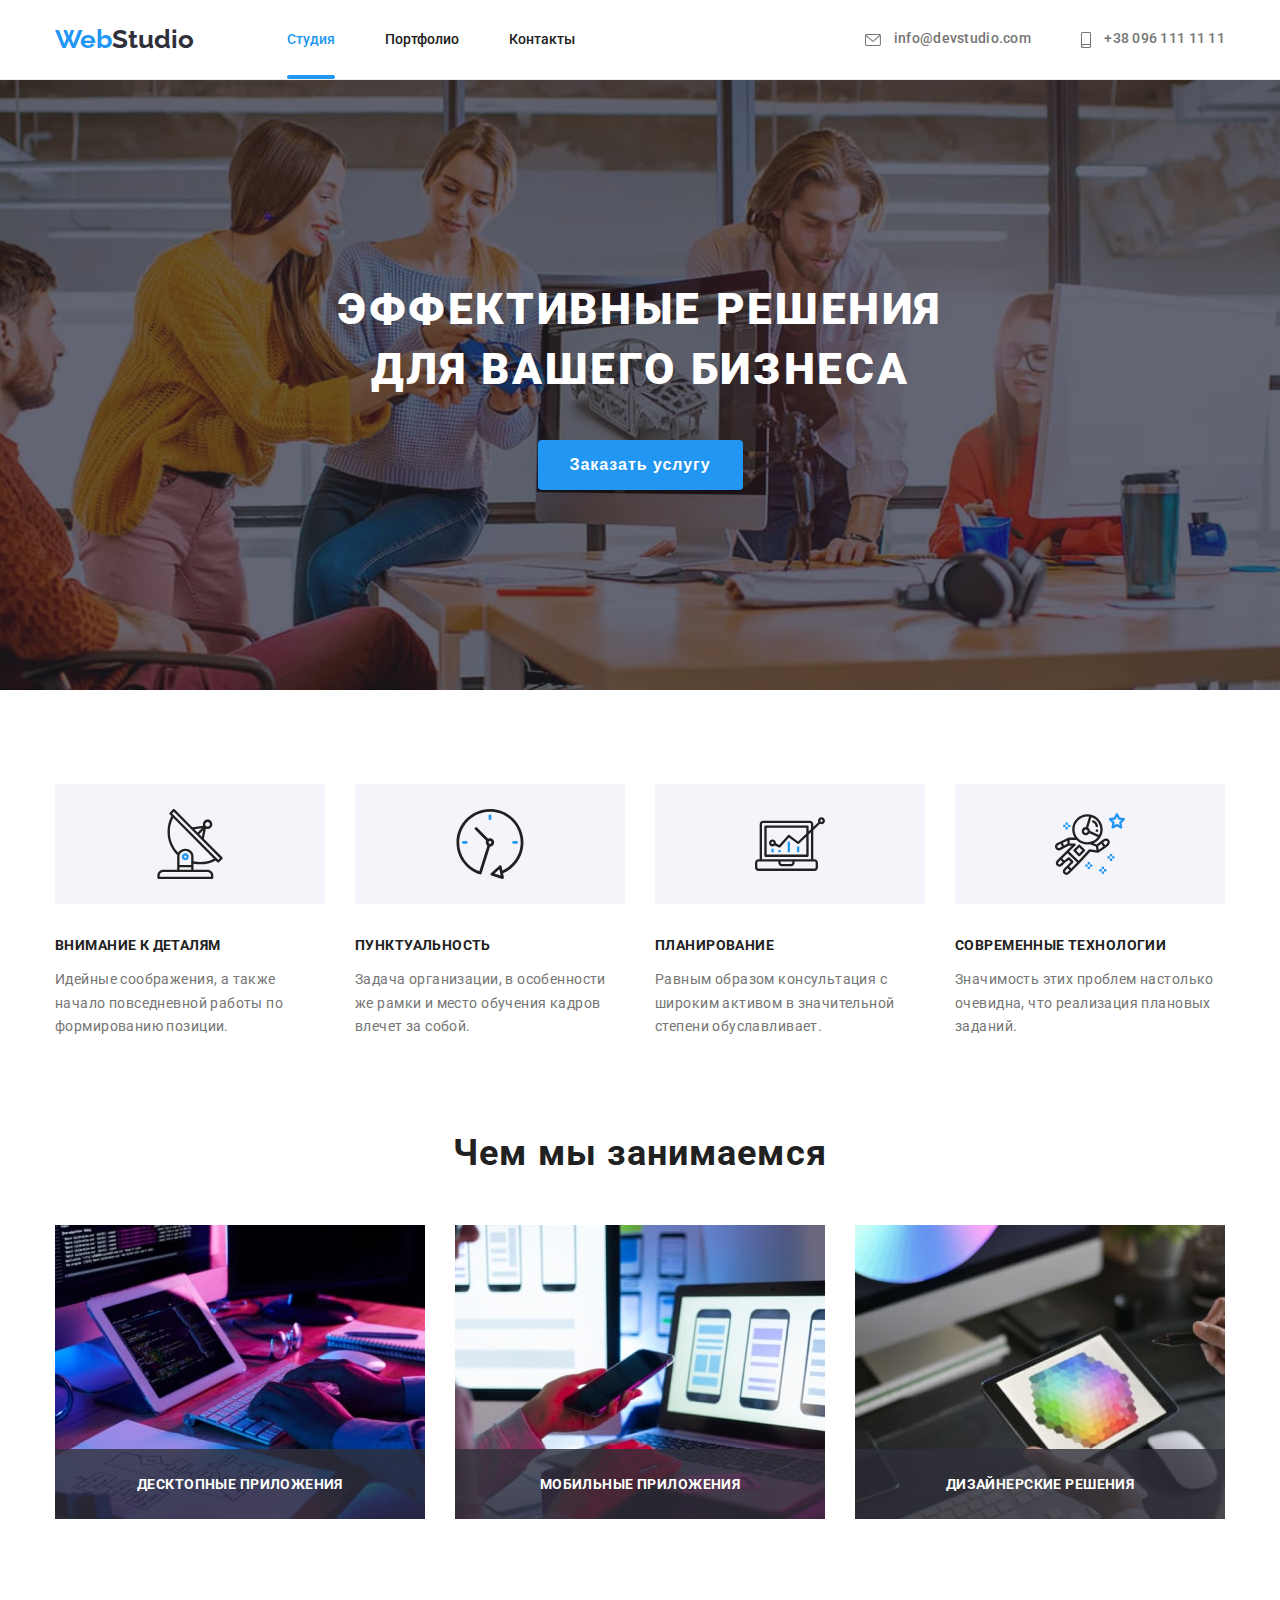
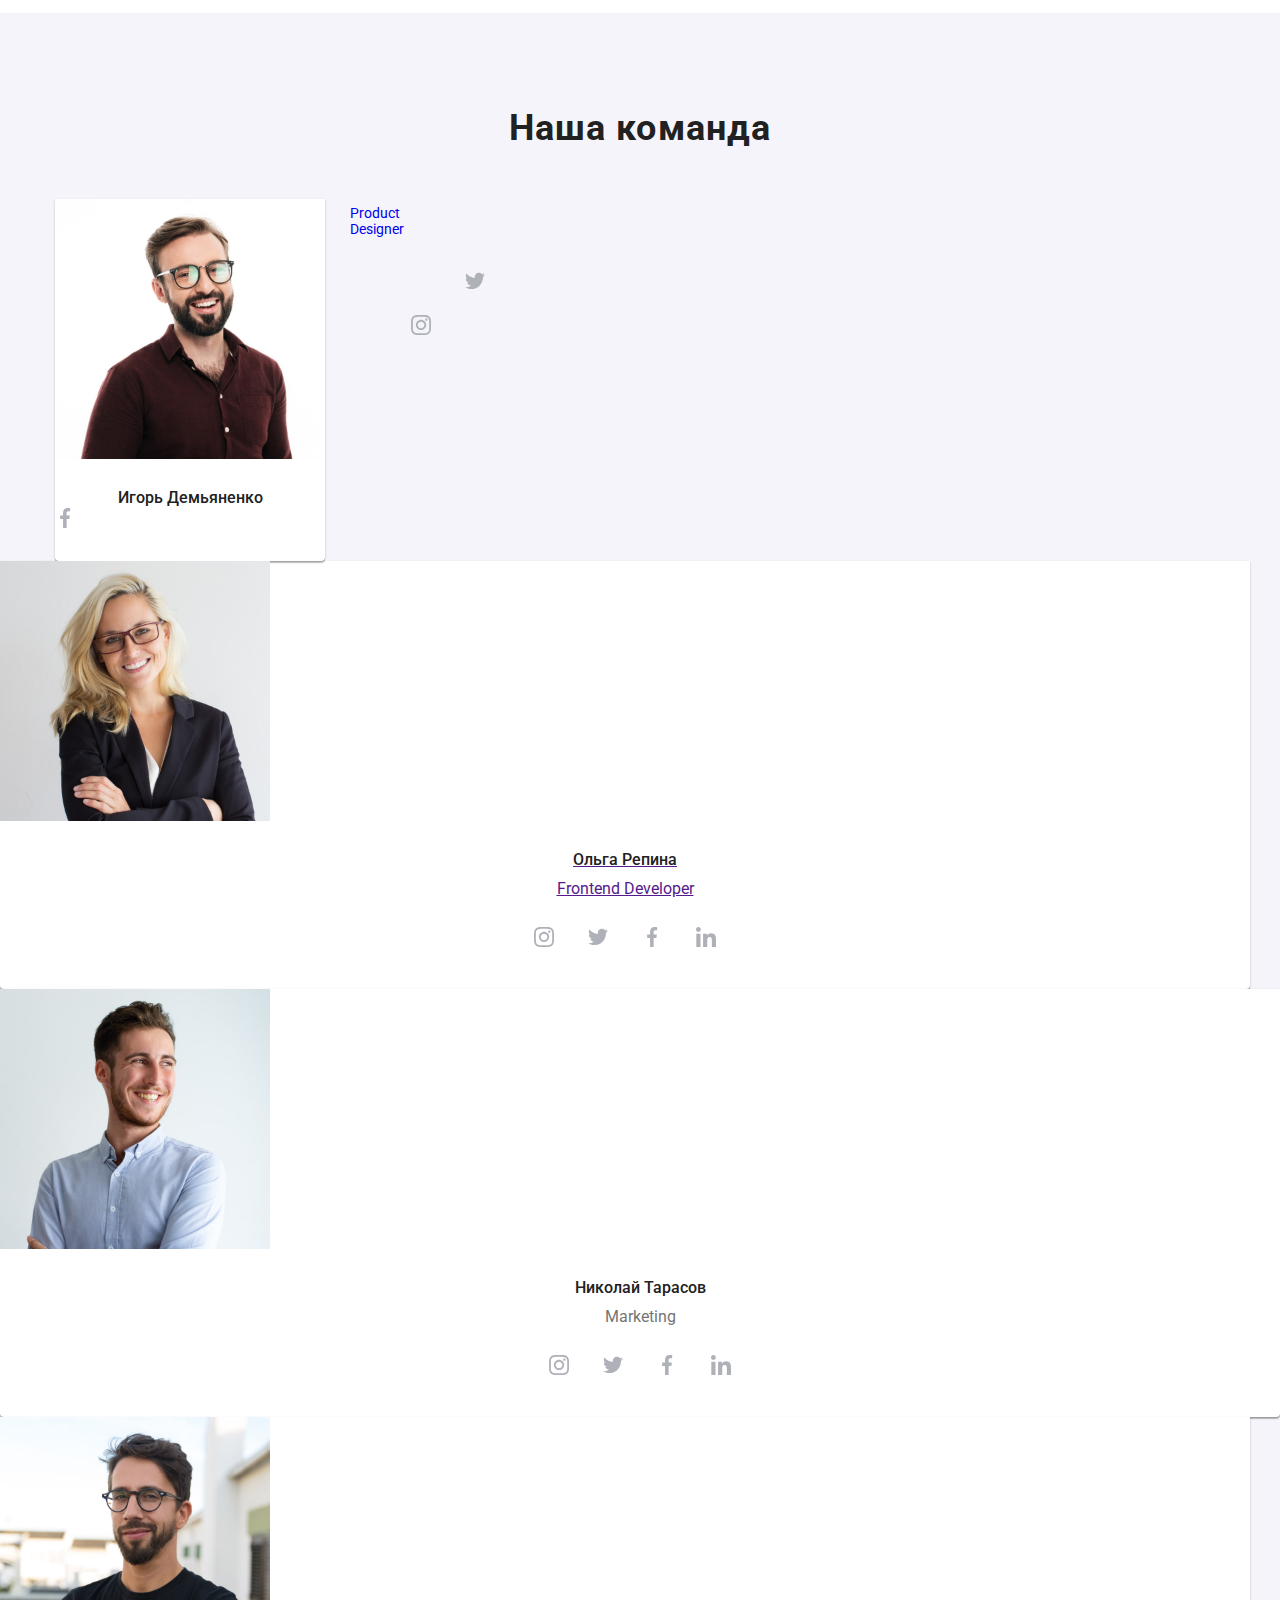
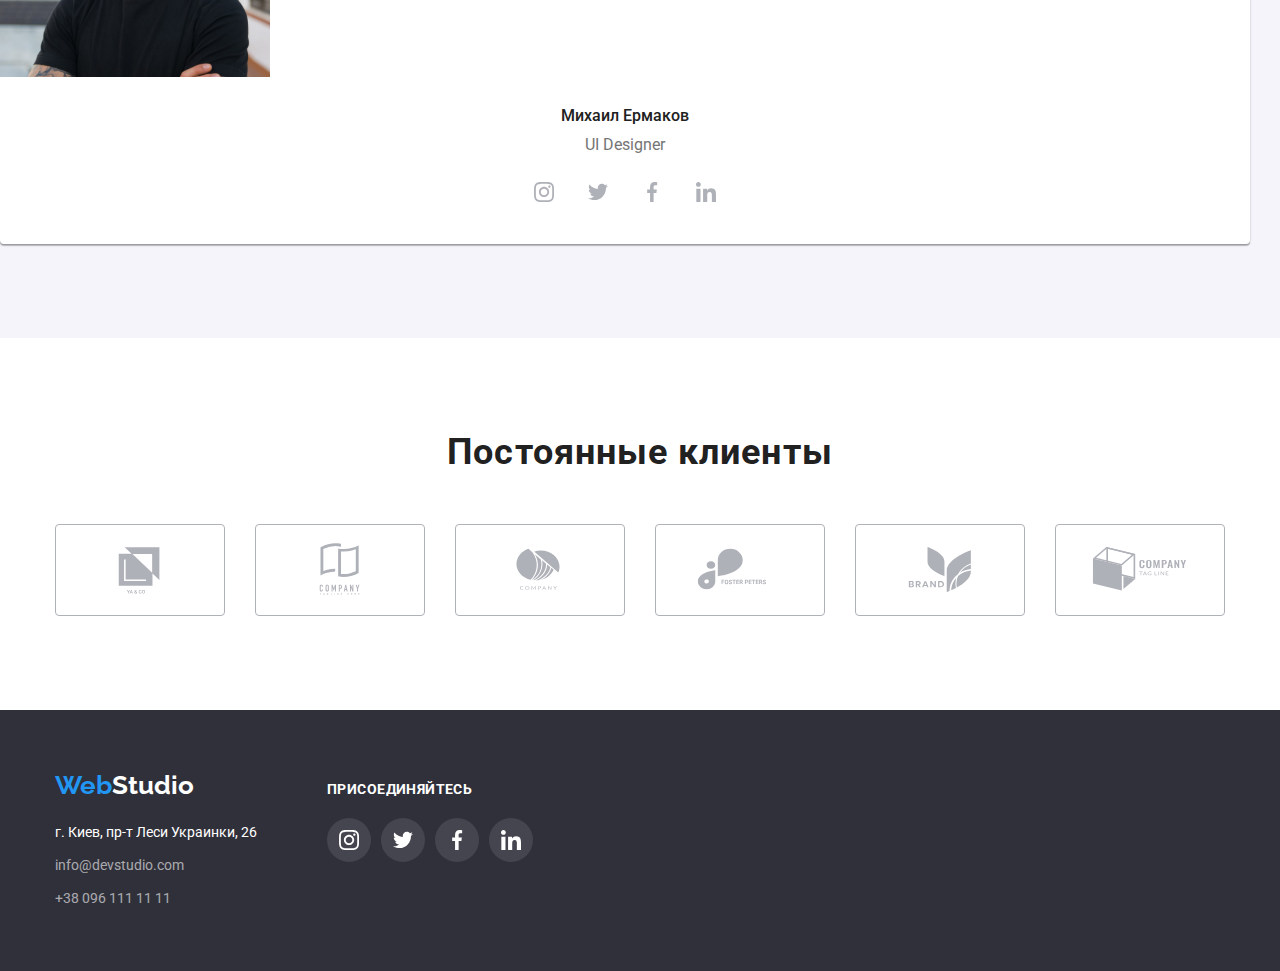
==== index.html @ ae6fab85 "first" ====
<!DOCTYPE html>
<html lang="ru">
	<head>
		<meta charset="UTF-8" />
		<meta http-equiv="X-UA-Compatible" content="IE=edge" />
		<meta name="viewport" content="width=device-width, initial-scale=1.0" />
		<link rel="preconnect" href="https://fonts.googleapis.com" />
		<link rel="preconnect" href="https://fonts.gstatic.com" crossorigin />
		<link
			href="https://fonts.googleapis.com/css2?family=Montserrat:wght@400;700&family=Oleo+Script&family=Raleway:wght@700&family=Roboto:wght@400;500;700;900&display=swap"
			rel="stylesheet"
		/>
		<title>WebStudio</title>
		<link
			rel="stylesheet"
			href="https://cdnjs.cloudflare.com/ajax/libs/modern-normalize/1.1.0/modern-normalize.min.css"
			integrity="sha512-wpPYUAdjBVSE4KJnH1VR1HeZfpl1ub8YT/NKx4PuQ5NmX2tKuGu6U/JRp5y+Y8XG2tV+wKQpNHVUX03MfMFn9Q=="
			crossorigin="anonymous"
			referrerpolicy="no-referrer"
		/>
		<link rel="stylesheet" href="./css/styles.css" />
	</head>
	<body>
		<header class="page-header">
			<div class="container header">
				<nav class="nav">
					<a href="/" class="logo link">
						<span class="logo-web"> Web</span>Studio
					</a>
					<ul class="nav-list">
						<li class="nav-item">
							<a href="./index.html" class="link active">Студия</a>
						</li>
						<li class="nav-item">
							<a href="./portfolio.html" class="link">Портфолио</a>
						</li>
						<li class="nav-item"><a href="" class="link">Контакты</a></li>
					</ul>
				</nav>
				<ul class="contacts">
					<li class="contact-item">
						<a href="mailto:info@devstudio.com" class="link mail">
							<svg class="mail-svg" width="16" height="12">
								<use href="./images/icons.svg#icon-envelope"></use>
							</svg>
							info@devstudio.com
						</a>
					</li>
					<li class="contact-item">
						<a href="tel:+380961111111" class="link phone">
							<svg class="phone-svg" width="10" height="16">
								<use href="./images/icons.svg#icon-smartphone"></use>
							</svg>
							+38 096 111 11 11</a
						>
					</li>
				</ul>
			</div>
		</header>
		<main class="page-body">
			<!-- Section 1 -->
			<section class="hero">
				<div class="container">
					<h1 class="hero-header">
						Эффективные решения <br />для вашего бизнеса
					</h1>
					<button data-modal-open class="hero-btn" type="button">
						Заказать услугу
					</button>
				</div>
			</section>
			<!-- Section 2 -->
			<section class="benefits section">
				<div class="container">
					<h2 class="visually-hidden">Нашы преимущества</h2>
					<ul class="benefits-list">
						<li class="benefits-item">
							<div class="benefits-img">
								<svg class="benefits-svg" width="70" height="70">
									<use href="./images/icons.svg#icon-antenna"></use>
								</svg>
							</div>
							<h3 class="benefits-header">Внимание к деталям</h3>
							<p class="benefits-text">
								Идейные соображения, а также начало повседневной работы по
								формированию позиции.
							</p>
						</li>
						<li class="benefits-item">
							<div class="benefits-img">
								<svg class="benefits-svg" width="70" height="70">
									<use href="./images/icons.svg#icon-clock"></use>
								</svg>
							</div>
							<h3 class="benefits-header">Пунктуальность</h3>
							<p class="benefits-text">
								Задача организации, в особенности же рамки и место обучения
								кадров влечет за собой.
							</p>
						</li>
						<li class="benefits-item">
							<div class="benefits-img">
								<svg class="benefits-svg" width="70" height="70">
									<use href="./images/icons.svg#icon-diagram"></use>
								</svg>
							</div>
							<h3 class="benefits-header">Планирование</h3>
							<p class="benefits-text">
								Равным образом консультация с широким активом в значительной
								степени обуславливает.
							</p>
						</li>
						<li class="benefits-item">
							<div class="benefits-img">
								<svg class="benefits-svg" width="70" height="70">
									<use href="./images/icons.svg#icon-astronaut"></use>
								</svg>
							</div>
							<h3 class="benefits-header">Современные технологии</h3>
							<p class="benefits-text">
								Значимость этих проблем настолько очевидна, что реализация
								плановых заданий.
							</p>
						</li>
					</ul>
				</div>
			</section>
			<section class="we-do section">
				<div class="container">
					<h2 class="we-do-header">Чем мы занимаемся</h2>
					<ul class="we-do-list">
						<li class="we-do-item">
							<img
								src="./images/gallery/image-1.jpg"
								alt="working process"
								width="370"
								height="294"
							/>
							<p class="we-do-text">Десктопные приложения</p>
						</li>
						<li class="we-do-item">
							<img
								src="./images/gallery/image-2.jpg"
								alt="working process"
								width="370"
								height="294"
							/>
							<p class="we-do-text">Мобильные приложения</p>
						</li>
						<li class="we-do-item">
							<img
								src="./images/gallery/image-3.jpg"
								alt="working process"
								width="370"
								height="294"
							/>
							<p class="we-do-text">Дизайнерские решения</p>
						</li>
					</ul>
				</div>
			</section>
			<!-- Section 3 -->
			<section class="team section">
				<div class="container">
					<h2 class="team-header">Наша команда</h2>
					<ul class="team-list">
						<li class="team-unit">
							<img
								src="./images/team/product-designer.jpg"
								alt="Игорь Демьяненко"
								width="270"
								height="260"
							/>
							<div class="team-description">
								<h3 class="team-person">Игорь Демьяненко</h3>
								<p class="	target="_blank"
											rel="noopener no-referrer"
											class="team-socials-link link"
										>
											<svg class="team-socials-svg" width="20" height="20">
												<use href="./images/icons.svg#icon-facebook"></use>
											</svg>
										</a>
									</li>
									<li class="team-socials-item">
										<a
											href=" "
											aria-label="linkedin link"
											target="_blank"
											rel="noopener no-referrer"
											class="team-socials-link link"
										>
											<svg class="team-socials-svg" width="20" height="20">
												<use href="./images/icons.svg#icon-linkedin"></use>
											</svg>
										</team-position">Product Designer</p>
								<ul class="team-socials">
									<li class="team-socials-item">
										<a
											href=""
											aria-label="instagram link"
											target="_blank"
											rel="noopener no-referrer"
											class="team-socials-link link"
										>
											<svg class="team-socials-svg" width="20" height="20">
												<use href="./images/icons.svg#icon-instagram"></use>
											</svg>
										</a>
									</li>
									<li class="team-socials-item">
										<a
											href=" "
											aria-label="twitter link"
											target="_blank"
											rel="noopener no-referrer"
											class="team-socials-link link"
										>
											<svg class="team-socials-svg" width="20" height="20">
												<use href="./images/icons.svg#icon-twitter"></use>
											</svg>
										</a>
									</li>
									<li class="team-socials-item">
										<a
											href=""
											aria-label="facebook link"
										a>
									</li>
								</ul>
							</div>
						</li>
						<li class="team-unit">
							<img
								src="./images/team/frontend-dvp.jpg"
								alt="Ольга Репина"
								width="270"
								height="260"
							/>
							<div class="team-description">
								<h3 class="team-person">Ольга Репина</h3>
								<p class="team-position">Frontend Developer</p>
								<ul class="team-socials">
									<li class="team-socials-item">
										<a
											href=""
											aria-label="instagram link"
											target="_blank"
											rel="noopener no-referrer"
											class="team-socials-link link"
										>
											<svg class="team-socials-svg" width="20" height="20">
												<use href="./images/icons.svg#icon-instagram"></use>
											</svg>
										</a>
									</li>
									<li class="team-socials-item">
										<a
											href=" "
											aria-label="twitter link"
											target="_blank"
											rel="noopener no-referrer"
											class="team-socials-link link"
										>
											<svg class="team-socials-svg" width="20" height="20">
												<use href="./images/icons.svg#icon-twitter"></use>
											</svg>
										</a>
									</li>
									<li class="team-socials-item">
										<a
											href=""
											aria-label="facebook link"
											target="_blank"
											rel="noopener no-referrer"
											class="team-socials-link link"
										>
											<svg class="team-socials-svg" width="20" height="20">
												<use href="./images/icons.svg#icon-facebook"></use>
											</svg>
										</a>
									</li>
									<li class="team-socials-item">
										<a
											href=" "
											aria-label="linkedin link"
											target="_blank"
											rel="noopener no-referrer"
											class="team-socials-link link"
										>
											<svg class="team-socials-svg" width="20" height="20">
												<use href="./images/icons.svg#icon-linkedin"></use>
											</svg>
										</a>
									</li>
								</ul>
							</div>
						</li>
						<li class="team-unit">
							<img
								src="./images/team/marketing.jpg"
								alt="Николай Тарасов"
								width="270"
								height="260"
							/>
							<div class="team-description">
								<h3 class="team-person">Николай Тарасов</h3>
								<p class="team-position">Marketing</p>
								<ul class="team-socials">
									<li class="team-socials-item">
										<a
											href=""
											aria-label="instagram link"
											target="_blank"
											rel="noopener no-referrer"
											class="team-socials-link link"
										>
											<svg class="team-socials-svg" width="20" height="20">
												<use href="./images/icons.svg#icon-instagram"></use>
											</svg>
										</a>
									</li>
									<li class="team-socials-item">
										<a
											href=" "
											aria-label="twitter link"
											target="_blank"
											rel="noopener no-referrer"
											class="team-socials-link link"
										>
											<svg class="team-socials-svg" width="20" height="20">
												<use href="./images/icons.svg#icon-twitter"></use>
											</svg>
										</a>
									</li>
									<li class="team-socials-item">
										<a
											href=""
											aria-label="facebook link"
											target="_blank"
											rel="noopener no-referrer"
											class="team-socials-link link"
										>
											<svg class="team-socials-svg" width="20" height="20">
												<use href="./images/icons.svg#icon-facebook"></use>
											</svg>
										</a>
									</li>
									<li class="team-socials-item">
										<a
											href=" "
											aria-label="linkedin link"
											target="_blank"
											rel="noopener no-referrer"
											class="team-socials-link link"
										>
											<svg class="team-socials-svg" width="20" height="20">
												<use href="./images/icons.svg#icon-linkedin"></use>
											</svg>
										</a>
									</li>
								</ul>
							</div>
						</li>
						<li class="team-unit">
							<img
								src="./images/team/UI-designer.jpg"
								alt="Михаил Ермаков"
								width="270"
								height="260"
							/>
							<div class="team-description">
								<h3 class="team-person">Михаил Ермаков</h3>
								<p class="team-position">UI Designer</p>
								<ul class="team-socials">
									<li class="team-socials-item">
										<a
											href=""
											aria-label="instagram link"
											target="_blank"
											rel="noopener no-referrer"
											class="team-socials-link link"
										>
											<svg class="team-socials-svg" width="20" height="20">
												<use href="./images/icons.svg#icon-instagram"></use>
											</svg>
										</a>
									</li>
									<li class="team-socials-item">
										<a
											href=" "
											aria-label="twitter link"
											target="_blank"
											rel="noopener no-referrer"
											class="team-socials-link link"
										>
											<svg class="team-socials-svg" width="20" height="20">
												<use href="./images/icons.svg#icon-twitter"></use>
											</svg>
										</a>
									</li>
									<li class="team-socials-item">
										<a
											href=""
											aria-label="facebook link"
											target="_blank"
											rel="noopener no-referrer"
											class="team-socials-link link"
										>
											<svg class="team-socials-svg" width="20" height="20">
												<use href="./images/icons.svg#icon-facebook"></use>
											</svg>
										</a>
									</li>
									<li class="team-socials-item">
										<a
											href=" "
											aria-label="linkedin link"
											target="_blank"
											rel="noopener no-referrer"
											class="team-socials-link link"
										>
											<svg class="team-socials-svg" width="20" height="20">
												<use href="./images/icons.svg#icon-linkedin"></use>
											</svg>
										</a>
									</li>
								</ul>
							</div>
						</li>
					</ul>
				</div>
			</section>
			<!-- Section 4 Clients -->
			<section class="clients section">
				<div class="container">
					<h2 class="clients-header">Постоянные клиенты</h2>
					<ul class="clients-list">
						<li class="client-item">
							<svg class="client-svg" width="106" height="60">
								<use href="./images/icons.svg#icon-Logo1"></use>
							</svg>
						</li>
						<li class="client-item">
							<svg class="client-svg" width="106" height="60">
								<use href="./images/icons.svg#icon-Logo2"></use>
							</svg>
						</li>
						<li class="client-item">
							<svg class="client-svg" width="106" height="60">
								<use href="./images/icons.svg#icon-Logo3"></use>
							</svg>
						</li>
						<li class="client-item">
							<svg class="client-svg" width="106" height="60">
								<use href="./images/icons.svg#icon-Logo4"></use>
							</svg>
						</li>
						<li class="client-item">
							<svg class="client-svg" width="106" height="60">
								<use href="./images/icons.svg#icon-Logo5"></use>
							</svg>
						</li>
						<li class="client-item">
							<svg class="client-svg" width="106" height="60">
								<use href="./images/icons.svg#icon-Logo6"></use>
							</svg>
						</li>
					</ul>
				</div>
			</section>
		</main>
		<!--Footer-->
		<footer class="page-footer">
			<div class="container footer-box">
				<div class="footer-part">
					<a href="/" class="logo link">
						<span class="logo-web"> Web</span>Studio
					</a>
					<address class="studio-contacts">
						<ul class="contacts-details">
							<li class="adress">
								<a href="https://goo.gl/maps/y7baGRZ7443zRsPg7" class="link">
									г. Киев, пр-т Леси Украинки, 26</a
								>
							</li>
							<li class="footer-contact">
								<a href="mailto:info@devstudio.com" class="link"
									>info@devstudio.com</a
								>
							</li>
							<li class="footer-contact">
								<a href="tel:+380961111111" class="link">+38 096 111 11 11</a>
							</li>
						</ul>
					</address>
				</div>
				<div class="footer-social">
					<p class="footer-social-text">Присоединяйтесь</p>
					<ul class="footer-socials">
						<li class="footer-socials-item">
							<a href="" class="footer-socials-link link">
								<svg class="footer-socials-svg" width="20" height="20">
									<use href="./images/icons.svg#icon-instagram"></use>
								</svg>
							</a>
						</li>
						<li class="footer-socials-item">
							<a href=" " class="footer-socials-link link">
								<svg class="footer-socials-svg" width="20" height="20">
									<use href="./images/icons.svg#icon-twitter"></use>
								</svg>
							</a>
						</li>
						<li class="footer-socials-item">
							<a href="" class="footer-socials-link link">
								<svg class="footer-socials-svg" width="20" height="20">
									<use href="./images/icons.svg#icon-facebook"></use>
								</svg>
							</a>
						</li>
						<li class="footer-socials-item">
							<a href=" " class="footer-socials-link link">
								<svg class="footer-socials-svg" width="20" height="20">
									<use href="./images/icons.svg#icon-linkedin"></use>
								</svg>
							</a>
						</li>
					</ul>
				</div>
			</div>
		</footer>
		<div data-modal class="backdrop is-hidden">
			<div class="modal">
				<button data-modal-close class="close-btn" type="button">
					<svg class="modal-close" width="18" height="18">
						<use href="./images/icons.svg#icon-close"></use>
					</svg>
				</button>
			</div>
		</div>
		<script src="./js/modal.js"></script>
	</body>
</html>
---- css/styles.css ----
/* main background color #E5E5E5 */
/* additional  background color #2F303A (dark) #FFFFFF (white, header) */
/* fonts color dominant  #757575 (grey) #212121 black
            additional:  #FFFFFF (white)   #2196F3 blue */
:root {
	--accent-hover: #2196f3;
	--main-bkg-cl: #e5e5e5;
	--font-cl-com: #212121;
	--bg-cl-com: #ffffff;
	--font-cl-sc: #757575;
	--add-bckg-cl: #2f303a;
	--add-bckg-btn: #f5f4fa;
	--portfolio-line: #ececec;
	--transition-func: cubic-bezier(0.4, 0, 0.2, 1);
	--transition-time: 250ms;
}

html {
	box-sizing: border-box;
}
*,
*::before,
*::after {
	box-sizing: inherit;
}
p,
h1,
h2,
h3,
h4,
h5 {
	margin: 0;
}
img {
	display: block;
	max-width: 100%;
	height: auto;
}
body {
	font-family: Roboto, sans-serif;
	font-weight: 400;
	font-size: 14px;
	color: var(--font-cl-sc);

	margin: 0;
}
ul {
	list-style: none;
	margin: 0;
	padding: 0;
}
/* a,
button {
	transition-property: color, background-color, box-shadow;
	transition-duration: 250ms;
	transition-timing-function: var(--transition-func);
} */

.container {
	width: 1200px;
	padding-left: 15px;
	padding-right: 15px;
	margin: 0 auto;
	/* outline: 1px solid tomato; */
}

.header,
.nav {
	display: flex;
	align-items: center;
}

.link {
	text-decoration: none;
}
.nav-list .link.active {
	color: var(--accent-hover);
}
.nav-list .link.active {
	position: relative;
}
.active::after {
	position: absolute;
	display: block;
	content: "";

	left: 0;
	bottom: -32px;
	width: 100%;
	height: 4px;
	background-color: var(--accent-hover);
	border-radius: 2px;
}

.visually-hidden {
	position: absolute;
	white-space: nowrap;
	width: 1px;
	height: 1px;
	overflow: hidden;
	border: 0;
	padding: 0;
	clip: rect(0 0 0 0);
	clip-path: inset(50%);
	margin: -1px;
}
/* site nav */
.page-header {
	position: relative;
	background-color: var(--bg-cl-com);
	padding-top: 24px;
	padding-bottom: 24px;
	border-bottom: 1px solid var(--portfolio-line);
}
.logo {
	font-family: "Raleway", sans-serif;
	font-style: normal;
	font-weight: 700;
	font-size: 26px;
	line-height: 1.19;
	color: var(--add-bckg-cl);
}
.logo-web {
	color: var(--accent-hover);
}

/* .nav, */
.nav-list {
	display: flex;
	margin-left: 93px;
}
.nav-list .nav-item:not(:last-child) {
	/* outline: 1px solid red; */
	margin-right: 50px;
}

.nav-list .link {
	color: var(--font-cl-com);
	font-style: normal;
	font-weight: 500;
	font-size: 14px;
	line-height: 1.14;
	transition-property: color;
	transition-duration: 250ms;
	transition-timing-function: var(--transition-func);
}
.nav-list :hover,
.nav-list :focus {
	color: var(--accent-hover);
}
.contacts {
	display: flex;
	margin-left: auto;
	justify-content: center;
	align-items: center;
}

.contacts .contact-item:not(:last-child) {
	margin-right: 50px;
}

.contacts .link {
	color: var(--font-cl-sc);
	font-size: 14px;
	line-height: 1.14;
	font-weight: 500;
	letter-spacing: 0.02em;
	transition-property: color;
	transition-duration: var(--transition-time);
	transition-timing-function: var(--transition-func);
}
/* .contacts :hover,
.contacts :focus {
	color: var(--accent-hover);
} */
.contact-item {
	display: flex;
	justify-content: center;
	align-items: center;
}

.mail-svg,
.phone-svg {
	margin-right: 10px;
	fill: var(--font-cl-sc);
	vertical-align: middle;
	transition-property: color, fill;
	transition-duration: var(--transition-time);
	transition-timing-function: var(--transition-func);
}

.mail:hover,
.mail:focus,
.phone:hover,
.phone:focus {
	color: var(--accent-hover);
}

.mail:hover .mail-svg,
.mail:focus .mail-svg {
	fill: var(--accent-hover);
}
.phone:hover .phone-svg,
.phone:focus .phone-svg {
	fill: var(--accent-hover);
}

/* hero */
.hero {
	max-width: 1600px;
	margin: 0 auto;

	background-image: linear-gradient(
			rgba(47, 48, 58, 0.4),
			rgba(47, 48, 58, 0.4)
		),
		url(../images/Img_hero_comp.jpg);
	background-color: var(--add-bckg-cl);

	background-repeat: no-repeat;
	background-size: cover;
	background-position: center;

	text-align: center;
	padding-top: 200px;
	padding-bottom: 200px;
}
.hero-header {
	font-style: normal;
	font-weight: 900;
	font-size: 44px;
	line-height: 1.36;
	text-align: center;
	letter-spacing: 0.06em;
	text-transform: uppercase;
	color: var(--bg-cl-com);
}
.hero-btn {
	background-color: var(--accent-hover);
	color: var(--bg-cl-com);
	font-weight: 700;
	font-size: 16px;
	line-height: 1.88;
	letter-spacing: 0.06em;
	box-shadow: 0px 4px 4px rgba(0, 0, 0, 0.15);
	cursor: pointer;

	margin-top: 40px;
	min-width: 200px;
	border-radius: 4px;
	padding: 10px 32px;
	border: none;
	transition-property: background-color;
	transition-duration: var(--transition-time);
	transition-timing-function: var(--transition-func);
}
.hero-btn:hover,
.hero-btn:focus {
	background-color: #188ce8;
}

/*  section 1 benefits/we-do*/
.section {
	padding-top: 94px;
	padding-bottom: 94px;
}

.benefits {
	background-color: var(--bg-cl-com);
	padding-bottom: 0;
}
.benefits-list {
	display: flex;

	font-weight: 400;
	font-size: 14px;
	line-height: 1.71;
	letter-spacing: 0.03em;
}
.benefits-item {
	width: 270px;
}
.benefits-item:not(:last-child) {
	margin-right: 30px;
}

.benefits-img {
	width: 270px;
	height: 120px;
	background: #f5f4fa;
	border-radius: 4px;
	margin-bottom: 30px;

	display: flex;
	justify-content: center;
	align-items: center;
}
.benefits-header {
	text-transform: uppercase;
	color: var(--font-cl-com);
	font-size: inherit;
}
.benefits-text {
	font-size: inherit;
	margin-top: 10px;
}
.we-do {
	background-color: var(--bg-cl-com);
}

.we-do-list {
	display: flex;
}

.we-do-item:not(:last-child) {
	margin-right: 30px;
}

.we-do-header,
.team-header,
.clients-header {
	margin-bottom: 50px;

	font-size: 36px;
	line-height: 1.16;
	text-align: center;
	letter-spacing: 0.03em;
	color: var(--font-cl-com);
}
.we-do-item {
	position: relative;
}

.we-do-text {
	position: absolute;

	bottom: 0;
	left: 0;
	width: 100%;
	padding: 27px 0;

	background: rgba(47, 48, 58, 0.8);
	font-weight: 700;
	letter-spacing: 0.03em;
	text-transform: uppercase;
	color: #ffffff;

	text-align: center;
}

/*  section 2 team */
.team {
	background-color: var(--add-bckg-btn);
}
.team-unit {
	background-color: var(--bg-cl-com);
	box-shadow: 0px 1px 3px rgba(0, 0, 0, 0.12), 0px 1px 1px rgba(0, 0, 0, 0.14),
		0px 2px 1px rgba(0, 0, 0, 0.2);
	border-radius: 0px 0px 4px 4px;
}
.team-unit:not(:nth-child(4n)) {
	margin-right: 30px;
}
.team-description {
	padding-top: 30px;
	padding-bottom: 30px;
}

.team-header {
	margin-bottom: 50px;
	font-weight: 700;
	font-size: 36px;
	line-height: 1.17;
	color: var(--font-cl-com);
}
.team-list {
	display: flex;
}

.team-person {
	font-weight: 500;
	font-size: 16px;
	line-height: 1.18;
	text-align: center;
	color: var(--font-cl-com);
}
.team-position {
	margin-top: 10px;

	font-size: 16px;
	line-height: 1.18;
	text-align: center;
}

.team-socials-item:not(:last-child) {
	margin-right: 10px;
}
.team-socials {
	display: flex;
	justify-content: center;
	margin-top: 16px;
}

.team-socials-link {
	width: 44px;
	height: 44px;
	border-radius: 50%;

	display: flex;
	justify-content: center;
	align-items: center;
	transition-property: background-color, fill;
	transition-duration: var(--transition-time);
	transition-timing-function: var(--transition-func);
}
.team-socials-link:hover,
.team-socials-link:focus {
	background-color: #2196f3;
}
.team-socials-svg {
	fill: #afb1b8;
	transition-property: fill;
	transition-duration: var(--transition-time);
	transition-timing-function: var(--transition-func);
}
.team-socials-link:hover .team-socials-svg,
.team-socials-link:focus .team-socials-svg {
	fill: #ffffff;
}

/*  clients */
.clients-list {
	display: flex;
	justify-content: center;
	align-items: center;
	color: #afb1b8;
}
.client-item {
	display: flex;
	justify-content: center;
	align-items: center;
	width: 170px;
	height: 92px;
	border: 1px solid #afb1b8;
	border-radius: 4px;

	transition-property: fill, color;
	transition-duration: var(--transition-time);
	transition-timing-function: var(--transition-func);
}
.client-svg {
	fill: currentColor;
}
.client-item:not(:last-child) {
	margin-right: 30px;
}
.client-item:hover {
	color: #2196f3;
	border-color: #2196f3;
}

/*  footer */
.page-footer {
	background-color: var(--add-bckg-cl);

	padding-top: 60px;
	padding-bottom: 60px;

	display: flex;
}
.page-footer .logo {
	color: var(--bg-cl-com);
}
.studio-contacts {
	font-style: normal;
	margin-top: 20px;
}
.adress .link {
	font-weight: 400;
	font-size: 14px;
	line-height: 1.71;
	color: var(--bg-cl-com);
}
.footer-contact {
	margin-top: 9px;
}
.footer-contact .link {
	font-weight: 400;
	font-size: 14px;
	line-height: 1.71;
	color: rgba(255, 255, 255, 0.6);
}
.footer-social-text {
	font-weight: 700;
	line-height: 1.14;
	letter-spacing: 0.03em;
	text-transform: uppercase;
	color: #ffffff;

	margin-bottom: 20px;
}
.footer-box {
	display: flex;
	align-items: baseline;
}

.footer-social {
	width: 206px;
	height: 80px;
	margin-left: 70px;
}

.footer-socials-item:not(:last-child) {
	margin-right: 10px;
}
.footer-socials {
	display: flex;
	justify-content: center;
	margin-top: 16px;
}

.footer-socials-link {
	width: 44px;
	height: 44px;
	border-radius: 50%;
	fill: #ffffff;
	background-color: rgba(255, 255, 255, 0.1);

	display: flex;
	justify-content: center;
	align-items: center;
	transition-property: background-color;
	transition-duration: var(--transition-time);
	transition-timing-function: var(--transition-func);
}
.footer-socials-link:hover,
.footer-socials-link:focus {
	background-color: #2196f3;
}

/* portfolio button */
.portfolio {
	background-color: var(--bg-cl-com);
	padding-top: 94px;
	padding-bottom: 94px;
}
.filter {
	display: flex;
	/* outline: 1px solid red; */

	margin-bottom: 50px;
	justify-content: center;
}
.filter-btn:not(:first-child) {
	margin-left: 8px;
}
.btn {
	border: none;
	font-size: 16px;
	line-height: 1.62;
	font-weight: 500;
	letter-spacing: 0.03em;
	text-align: center;
	color: var(--font-cl-com);
	background-color: var(--add-bckg-btn);
	border-radius: 4px;

	cursor: pointer;

	padding: 6px 22px;
}
.btn {
	transition-property: color, background-color, box-shadow;
	transition-duration: var(--transition-time);
	transition-timing-function: var(--transition-func);
}
.filter-btn :hover,
.filter-btn :focus {
	background-color: var(--accent-hover);
	color: var(--bg-cl-com);
	box-shadow: 0px 3px 1px rgba(0, 0, 0, 0.1), 0px 1px 2px rgba(0, 0, 0, 0.08),
		0px 2px 2px rgba(0, 0, 0, 0.12);
}

.project-item {
	flex-basis: calc((100% - 60px) / 3);
	transition-property: box-shadow;
	transition-duration: var(--transition-time);
	transition-timing-function: var(--transition-func);
}
.project-item:hover {
	box-shadow: 0px 1px 1px rgba(0, 0, 0, 0.12), 0px 4px 4px rgba(0, 0, 0, 0.06),
		1px 4px 6px rgba(0, 0, 0, 0.16);
}

.proj-text-cover {
	border-left: 1px solid #eeeeee;
	border-right: 1px solid #eeeeee;
	border-bottom: 1px solid #eeeeee;
	padding: 20px 24px;
}
.portfolio-projects {
	display: flex;
	flex-wrap: wrap;
}
.project-item:not(:nth-last-child(-n + 3)) {
	margin-bottom: 30px;
}
.project-item:not(:nth-child(3n)) {
	margin-right: 30px;
}

.project-name {
	font-weight: 700;
	font-size: 18px;
	line-height: 2;
	letter-spacing: 0.06em;
	color: var(--font-cl-com);
}
.project-text {
	font-size: 16px;
	line-height: 1.88;
	color: var(--font-cl-sc);
}

.card-box {
	position: relative;
	overflow: hidden;
}

.overlay-text {
	position: absolute;
	top: 0;
	left: 0;

	padding: 63px 24px;
	font-size: 18px;
	line-height: 1.56;
	letter-spacing: 0.03em;
	color: #ffffff;

	background-color: rgba(33, 150, 243, 0.9);
	transform: translateY(100%);
	transition-property: transform;
	transition-duration: 250ms;
	transition-timing-function: var(--transition-func);
}

.project-item:hover .overlay-text {
	transform: translateY(0);
}

.backdrop {
	position: fixed;
	top: 0;
	left: 0;
	width: 100%;
	height: 100%;
	background-color: rgba(0, 0, 0, 0.2);
	visibility: visible;
}

.backdrop.is-hidden {
	visibility: hidden;
	opacity: 0;
	pointer-events: none;
}
@keyframes modal-w {
	0% {
		opacity: 0;
	}
	100% {
		opacity: 1;
	}
}
.modal {
	position: absolute;
	top: 50%;
	left: 50%;
	transform: translate(-50%, -50%);

	width: 528px;
	height: 581px;

	background-color: #ffffff;
	box-shadow: 0px 1px 3px rgba(0, 0, 0, 0.12), 0px 1px 1px rgba(0, 0, 0, 0.14),
		0px 2px 1px rgba(0, 0, 0, 0.2);
	border-radius: 4px;

	animation-name: modal-w;
	animation-duration: 2500ms;
	animation-timing-function: 0.4, 0, 0.2, 1;
}
.close-btn {
	position: absolute;
	top: 8px;
	right: 8px;
	width: 30px;
	height: 30px;

	display: flex;
	justify-content: center;
	align-items: center;

	padding: 0 0;
	background-color: transparent;
	border: 1px solid rgba(0, 0, 0, 0.1);
	border-radius: 50%;
	cursor: pointer;
}
.modal-close {
	fill: #000000;
}
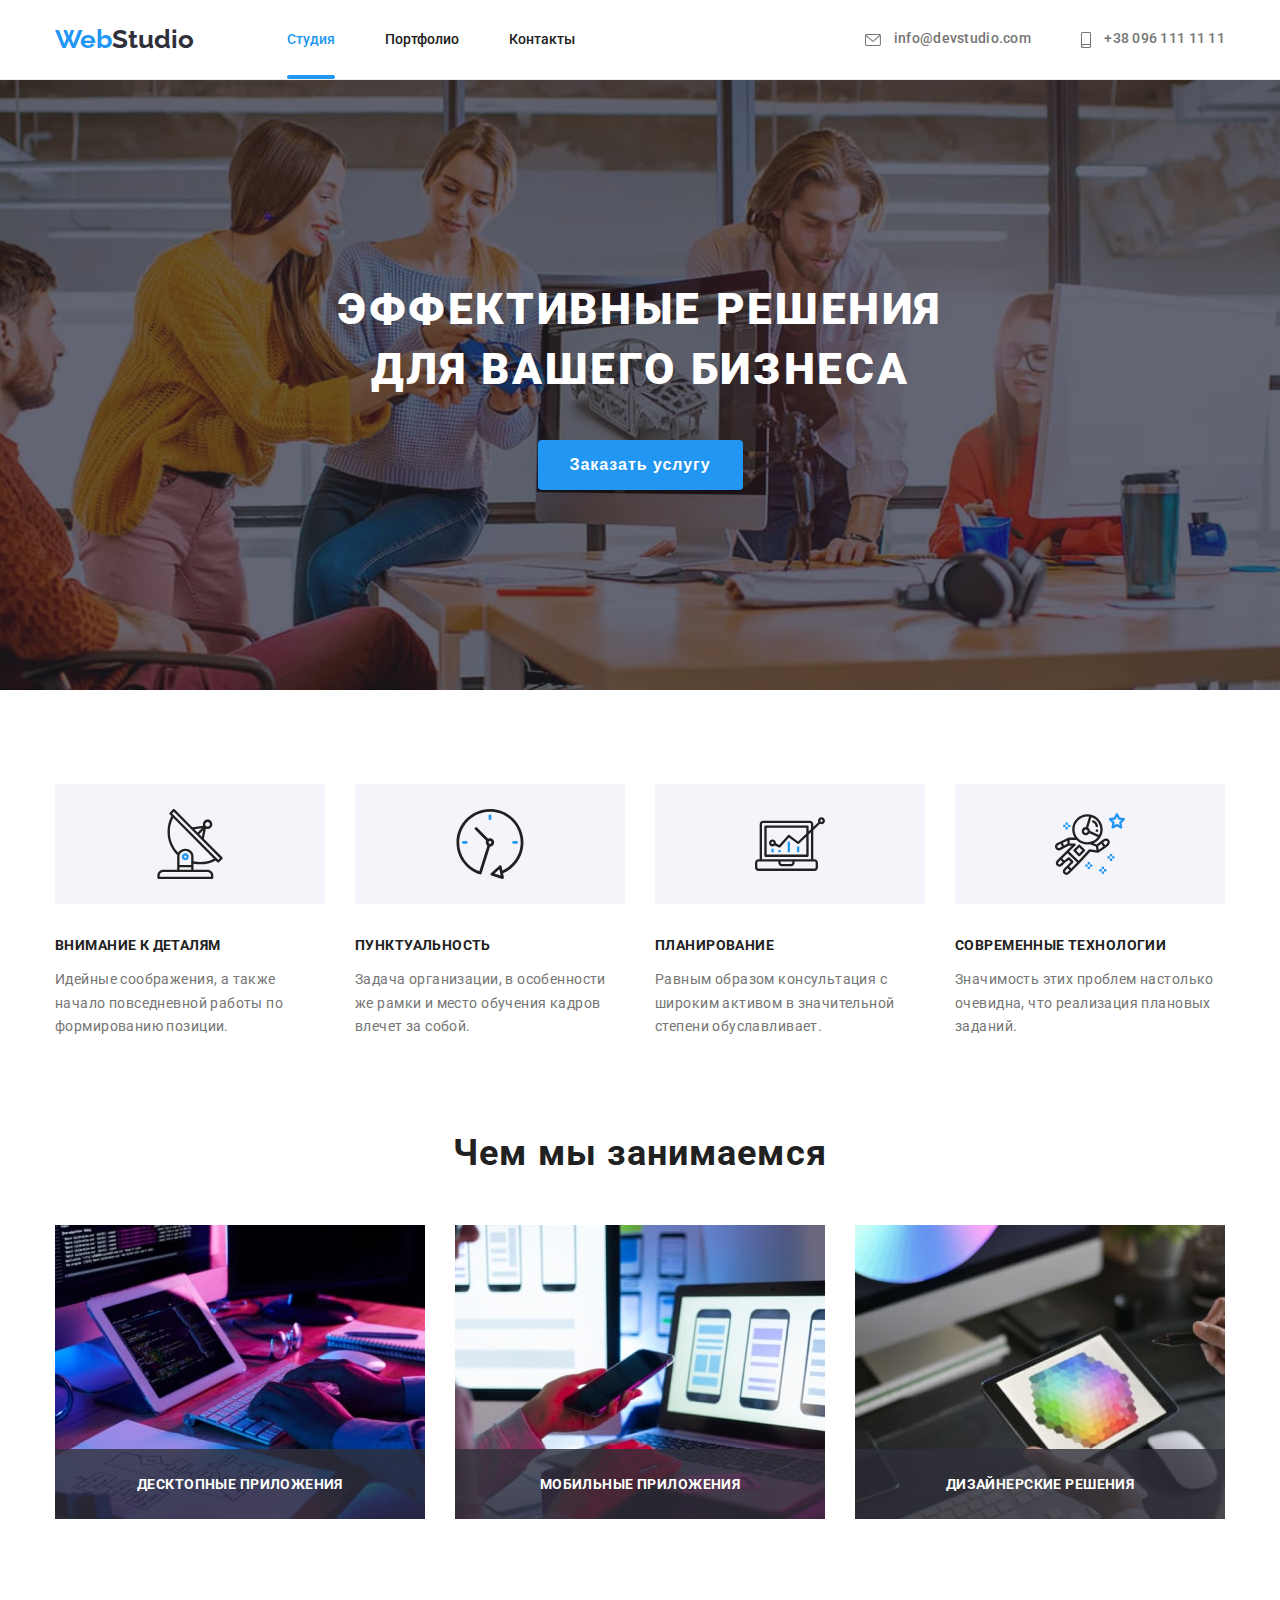
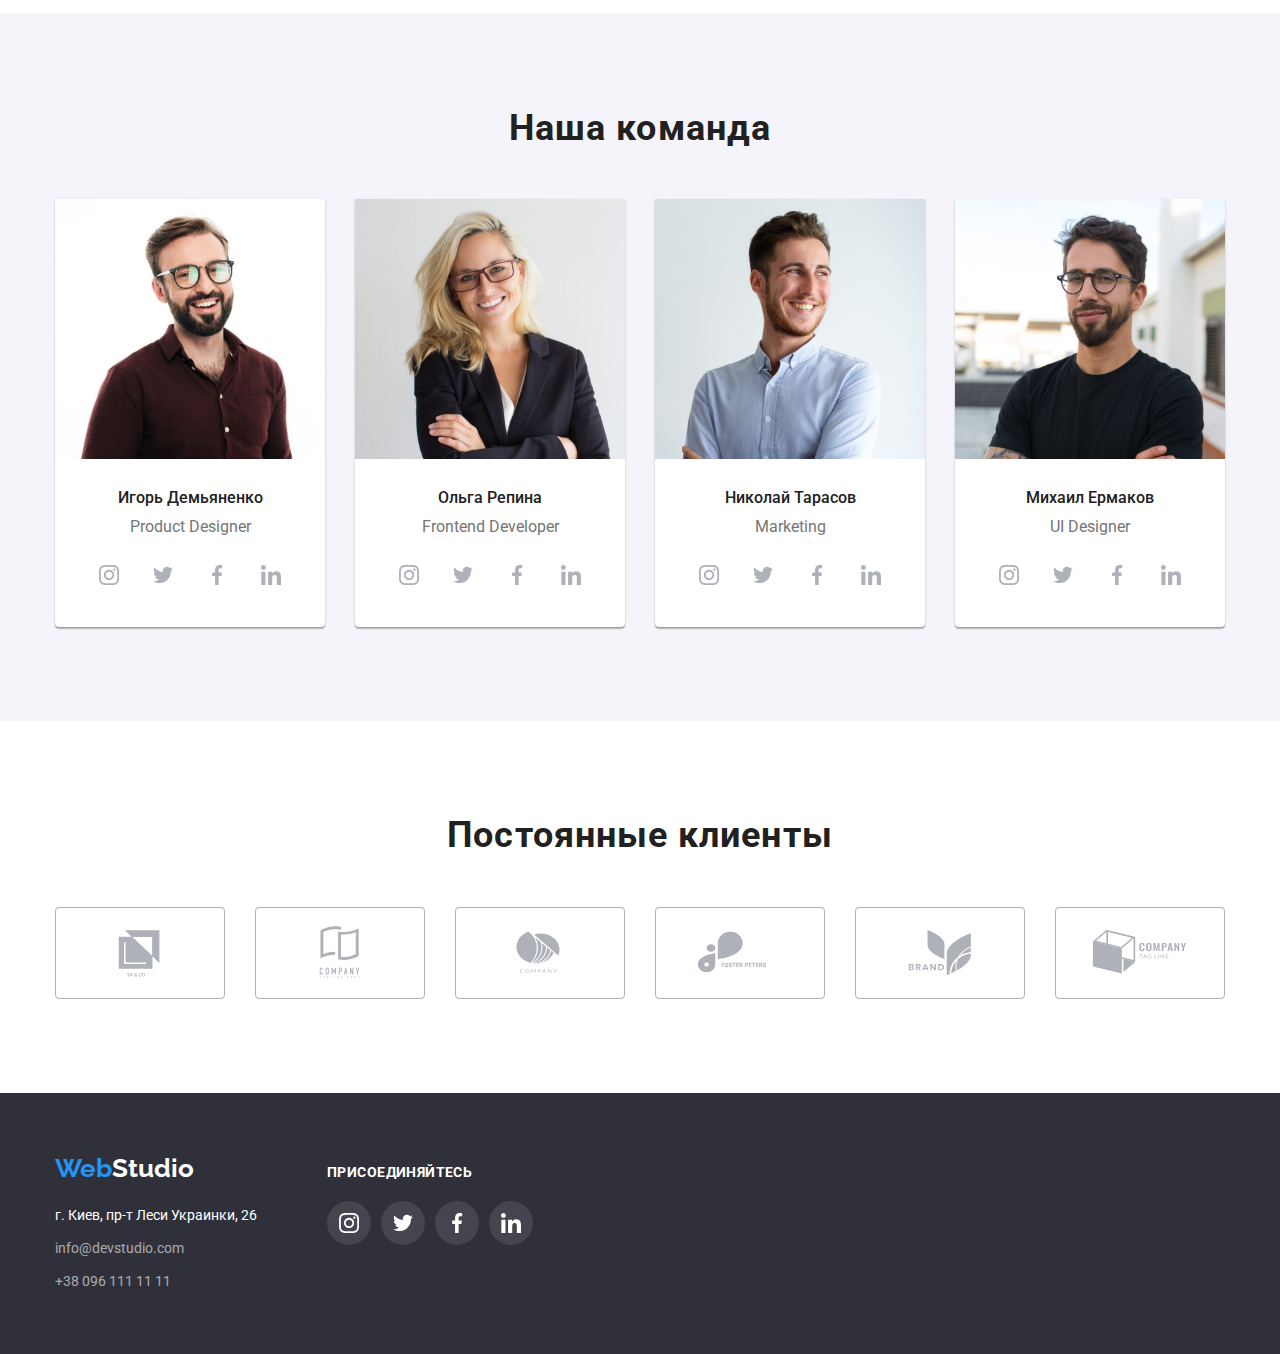
==== commit 96d9c2a0: "form completed" ====
--- a/index.html
+++ b/index.html
@@ -173,7 +173,39 @@
 							/>
 							<div class="team-description">
 								<h3 class="team-person">Игорь Демьяненко</h3>
-								<p class="	target="_blank"
+								<p class="team-position">Product Designer</p>
+								<ul class="team-socials">
+									<li class="team-socials-item">
+										<a
+											href=""
+											aria-label="instagram link"
+											target="_blank"
+											rel="noopener no-referrer"
+											class="team-socials-link link"
+										>
+											<svg class="team-socials-svg" width="20" height="20">
+												<use href="./images/icons.svg#icon-instagram"></use>
+											</svg>
+										</a>
+									</li>
+									<li class="team-socials-item">
+										<a
+											href=" "
+											aria-label="twitter link"
+											target="_blank"
+											rel="noopener no-referrer"
+											class="team-socials-link link"
+										>
+											<svg class="team-socials-svg" width="20" height="20">
+												<use href="./images/icons.svg#icon-twitter"></use>
+											</svg>
+										</a>
+									</li>
+									<li class="team-socials-item">
+										<a
+											href=""
+											aria-label="facebook link"
+											target="_blank"
 											rel="noopener no-referrer"
 											class="team-socials-link link"
 										>
@@ -193,39 +225,7 @@
 											<svg class="team-socials-svg" width="20" height="20">
 												<use href="./images/icons.svg#icon-linkedin"></use>
 											</svg>
-										</team-position">Product Designer</p>
-								<ul class="team-socials">
-									<li class="team-socials-item">
-										<a
-											href=""
-											aria-label="instagram link"
-											target="_blank"
-											rel="noopener no-referrer"
-											class="team-socials-link link"
-										>
-											<svg class="team-socials-svg" width="20" height="20">
-												<use href="./images/icons.svg#icon-instagram"></use>
-											</svg>
-										</a>
-									</li>
-									<li class="team-socials-item">
-										<a
-											href=" "
-											aria-label="twitter link"
-											target="_blank"
-											rel="noopener no-referrer"
-											class="team-socials-link link"
-										>
-											<svg class="team-socials-svg" width="20" height="20">
-												<use href="./images/icons.svg#icon-twitter"></use>
-											</svg>
-										</a>
-									</li>
-									<li class="team-socials-item">
-										<a
-											href=""
-											aria-label="facebook link"
-										a>
+										</a>
 									</li>
 								</ul>
 							</div>
@@ -532,11 +532,98 @@
 		</footer>
 		<div data-modal class="backdrop is-hidden">
 			<div class="modal">
-				<button data-modal-close class="close-btn" type="button">
+				<button
+					data-modal-close
+					class="close-btn"
+					type="button"
+					aria-label="Кнопка закрытия окна"
+				>
 					<svg class="modal-close" width="18" height="18">
 						<use href="./images/icons.svg#icon-close"></use>
 					</svg>
 				</button>
+				<form class="modal-form" method="post">
+					<b class="form-title">Оставьте свои данные, мы вам перезвоним</b>
+
+					<label class="modal-form-group">
+						<span class="modal-form-tag">Имя</span>
+						<input
+							class="form-input"
+							type="text"
+							name="name"
+							id="name"
+							placeholder=" "
+						/>
+						<svg class="modal-form-icon" width="18" height="18">
+							<use href="./images/icons.svg#icon-person"></use>
+						</svg>
+					</label>
+
+					<label class="modal-form-group">
+						<span class="modal-form-tag">Телефон</span>
+						<input
+							class="form-input"
+							type="tel"
+							name="phone"
+							id="phone"
+							placeholder=" "
+						/>
+						<svg class="modal-form-icon" width="18" height="18">
+							<use href="./images/icons.svg#icon-phone"></use>
+						</svg>
+					</label>
+
+					<label class="modal-form-group">
+						<span class="modal-form-tag">Почта</span>
+						<input
+							class="form-input"
+							type="email"
+							name="mail"
+							id="mail"
+							placeholder=" "
+						/>
+						<svg class="modal-form-icon" width="18" height="18">
+							<use href="./images/icons.svg#icon-email"></use>
+						</svg>
+					</label>
+
+					<label class="modal-form-group">
+						<span class="modal-form-tag">Комментарий</span>
+						<textarea
+							class="modal-form-message"
+							name="comment"
+							id="comment"
+							rows="5"
+							placeholder="Введите текст"
+						></textarea>
+					</label>
+
+					<label class="modal-form-group">
+						<input
+							class="modal-form-checkbox visually-hidden"
+							id="checkbox"
+							type="checkbox"
+							tabindex="-1"
+							aria-hidden="true"
+							name="agreement"
+						/>
+						<span
+							class="modal-form-checkbox-custom"
+							tabindex="0"
+							role="checkbox"
+						>
+							<svg class="modal-form-checkbox-icon" width="16" height="15">
+								<use href="./images/icons.svg#icon-checkbox"></use>
+							</svg>
+						</span>
+						<span class="modal-form-agreement">
+							Соглашаюсь с рассылкой и принимаю&nbsp;
+							<a href="" class="modal-agreement-link">Условия договора</a>
+						</span>
+					</label>
+
+					<button class="hero-btn send-btn" type="submit">Отправить</button>
+				</form>
 			</div>
 		</div>
 		<script src="./js/modal.js"></script>
--- a/css/styles.css
+++ b/css/styles.css
@@ -680,8 +680,10 @@
 	transform: translate(-50%, -50%);
 
 	width: 528px;
-	height: 581px;
-
+	/* height: 581px; */
+
+	z-index: 100;
+	padding: 40px;
 	background-color: #ffffff;
 	box-shadow: 0px 1px 3px rgba(0, 0, 0, 0.12), 0px 1px 1px rgba(0, 0, 0, 0.14),
 		0px 2px 1px rgba(0, 0, 0, 0.2);
@@ -707,7 +709,146 @@
 	border: 1px solid rgba(0, 0, 0, 0.1);
 	border-radius: 50%;
 	cursor: pointer;
-}
-.modal-close {
-	fill: #000000;
-}
+
+	transition-property: fill;
+	transition-duration: var(--transition-time);
+	transition-timing-function: var(--transition-func);
+}
+
+.close-btn:hover .modal-close,
+.close-btn:focus .modal-close {
+	fill: #2196f3;
+}
+
+.modal-form {
+	margin-right: auto;
+	margin-left: auto;
+}
+.form-title {
+	display: block;
+	font-weight: 700;
+	font-size: 20px;
+	line-height: 23px;
+	text-align: center;
+	letter-spacing: 0.03em;
+	color: #212121;
+	margin-bottom: 12px;
+}
+.modal-form-group {
+	position: relative;
+	display: block;
+	margin-bottom: 10px;
+}
+.modal-form-group:last-of-type {
+	margin-bottom: 20px;
+	display: flex;
+	justify-content: center;
+	align-items: center;
+}
+
+input,
+textarea {
+	color: currentColor;
+}
+.form-input {
+	width: 100%;
+	padding: 12px;
+	padding-left: 42px;
+
+	border: 1px solid rgba(33, 33, 33, 0.2);
+	border-radius: 4px;
+	outline: transparent;
+
+	transition-property: fill;
+	transition-duration: var(--transition-time);
+	transition-timing-function: var(--transition-func);
+}
+.form-input:hover,
+.form-input:focus,
+.form-input:not(:placeholder-shown) {
+	border-color: #2196f3;
+}
+
+.modal-form-tag {
+	display: block;
+	margin-bottom: 4px;
+	font-size: 12px;
+	line-height: 1.16;
+	letter-spacing: 0.01em;
+}
+
+.modal-form-icon {
+	position: absolute;
+	bottom: 11px;
+	left: 12px;
+
+	transition-property: fill;
+	transition-duration: var(--transition-time);
+	transition-timing-function: var(--transition-func);
+}
+
+.form-input:hover + .modal-form-icon,
+.form-input:focus + .modal-form-icon,
+.form-input:not(:placeholder-shown) + .modal-form-icon {
+	fill: #2196f3;
+}
+
+.modal-form-message {
+	width: 100%;
+	height: 120px;
+	resize: none;
+	padding: 12px 16px;
+
+	border: 1px solid rgba(33, 33, 33, 0.2);
+	border-radius: 4px;
+	outline: transparent;
+}
+.modal-form-message::placeholder {
+	font-size: 14px;
+	line-height: 1.33;
+	letter-spacing: 0.01em;
+
+	color: rgba(117, 117, 117, 0.5);
+}
+.modal-form-message:hover,
+.modal-form-message:focus {
+	border-color: #2196f3;
+}
+
+.modal-form-agreement {
+	font-size: 14px;
+	line-height: 1.71;
+	letter-spacing: 0.03em;
+}
+.modal-agreement-link {
+	text-underline-position: under;
+	color: #2196f3;
+}
+.modal-form-checkbox-custom {
+	display: flex;
+	justify-content: center;
+	align-items: center;
+
+	width: 16px;
+	height: 15px;
+	margin-right: 7px;
+
+	border: 2px solid #212121;
+	border-radius: 2px;
+	cursor: pointer;
+}
+.modal-form-checkbox-icon {
+	fill: #ffffff;
+}
+
+.modal-form-checkbox:checked + .modal-form-checkbox-custom {
+	border-color: transparent;
+	background-color: #2196f3;
+}
+
+.send-btn {
+	display: block;
+	margin: 0 auto;
+	margin-top: 30px;
+	padding: 10px 55px;
+}
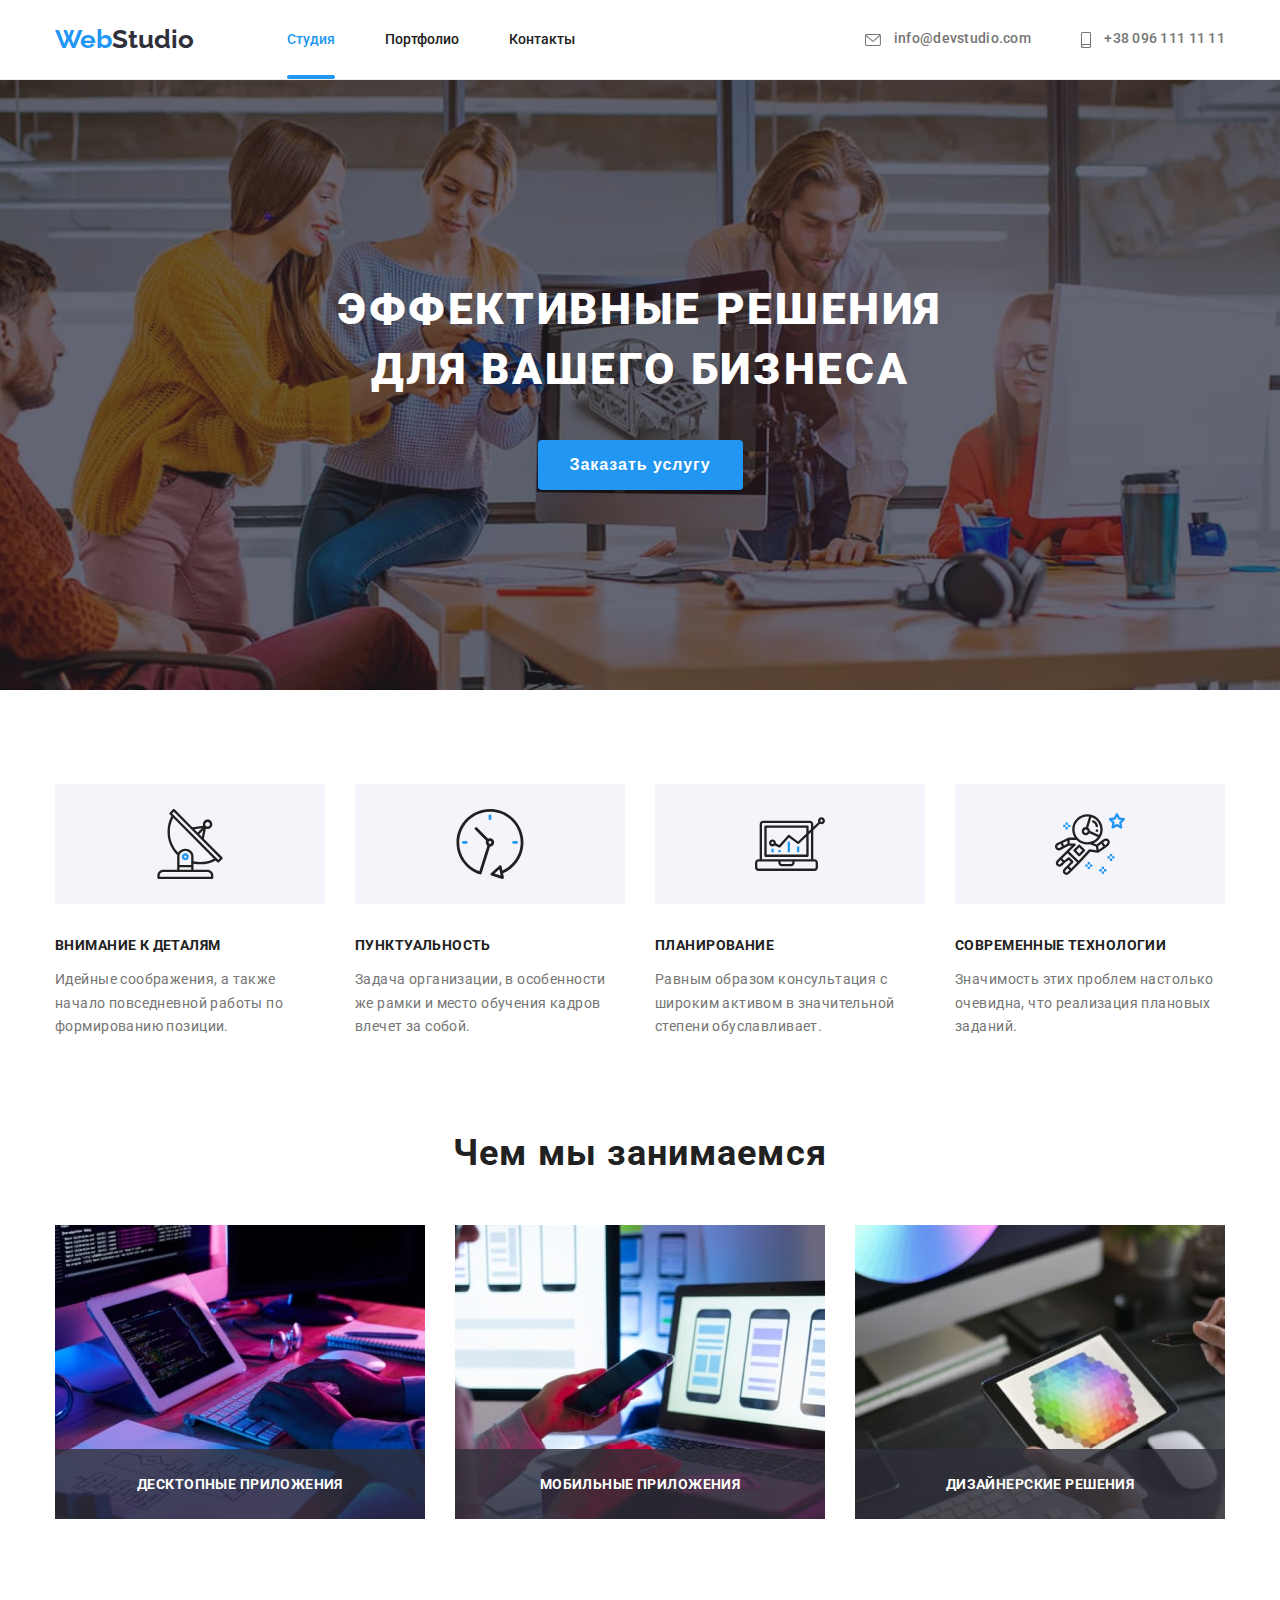
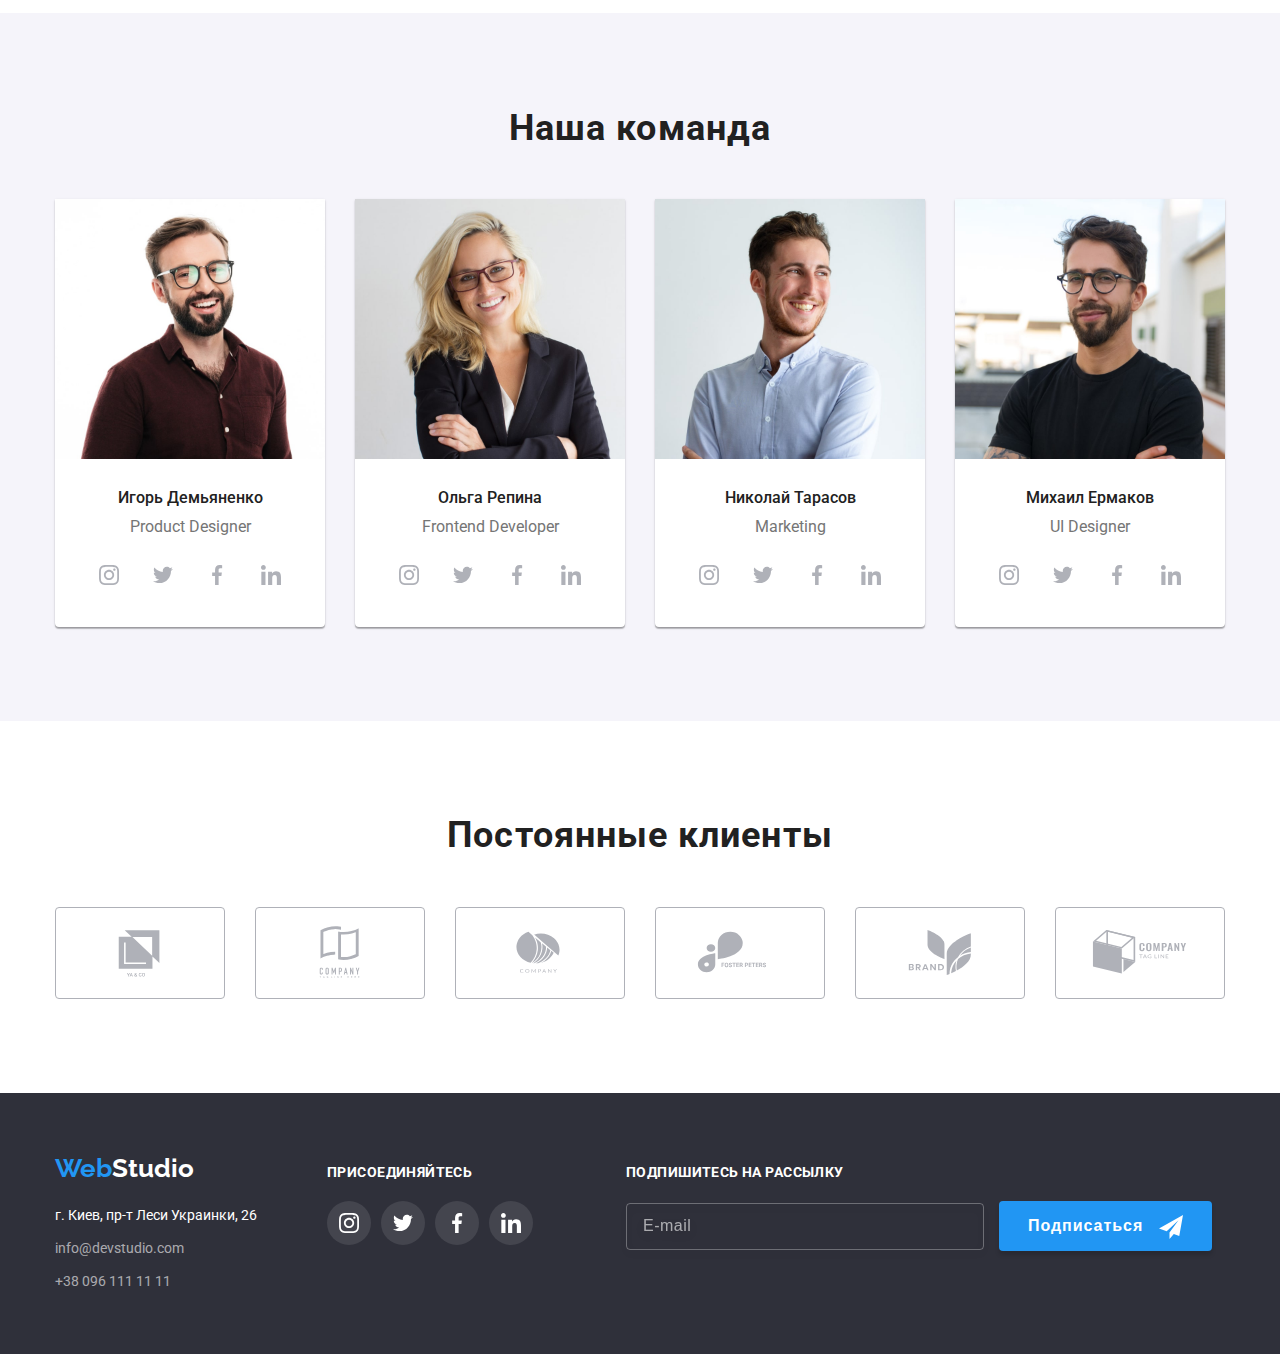
==== commit d5df784f: "mistakes corrected" ====
--- a/index.html
+++ b/index.html
@@ -528,6 +528,23 @@
 						</li>
 					</ul>
 				</div>
+				<form class="footer-form" method="post">
+					<p class="footer-form-text footer-social-text">
+						Подпишитесь на рассылку
+					</p>
+					<label class="footer-form-email">
+						<input
+							class="footer-form-input"
+							type="email"
+							name="mail"
+							id="subscribe-mail"
+							placeholder="E-mail"
+						/>
+					</label>
+					<button class="hero-btn subscribe-btn" type="submit">
+						Подписаться
+					</button>
+				</form>
 			</div>
 		</footer>
 		<div data-modal class="backdrop is-hidden">
@@ -611,6 +628,7 @@
 							class="modal-form-checkbox-custom"
 							tabindex="0"
 							role="checkbox"
+							aria-checked="true"
 						>
 							<svg class="modal-form-checkbox-icon" width="16" height="15">
 								<use href="./images/icons.svg#icon-checkbox"></use>
--- a/css/styles.css
+++ b/css/styles.css
@@ -745,6 +745,9 @@
 	justify-content: center;
 	align-items: center;
 }
+.modal-form-group:nth-of-type(4n) {
+	margin-bottom: 20px;
+}
 
 input,
 textarea {
@@ -852,3 +855,44 @@
 	margin-top: 30px;
 	padding: 10px 55px;
 }
+
+.subscribe-btn {
+	margin-top: 0;
+}
+
+.footer-form {
+	margin-left: 93px;
+}
+.footer-form-input {
+	min-width: 358px;
+	padding: 15px;
+	padding-left: 16px;
+
+	border: 1px solid rgba(255, 255, 255, 0.3);
+	filter: drop-shadow(0px 4px 4px rgba(0, 0, 0, 0.15));
+	border-radius: 4px;
+	outline: transparent;
+	background-color: transparent;
+}
+
+.footer-form-input::placeholder {
+	font-size: 16px;
+	line-height: 1.25;
+	letter-spacing: 0.03em;
+
+	color: rgba(255, 255, 255, 0.6);
+}
+.subscribe-btn {
+	padding: 10px 29px;
+	margin-left: 12px;
+}
+
+.subscribe-btn::after {
+	content: "";
+	display: inline-block;
+	margin-left: 10px;
+	width: 24px;
+	height: 24px;
+	vertical-align: middle;
+	background-image: url(../images/icon-telegram.svg);
+}
